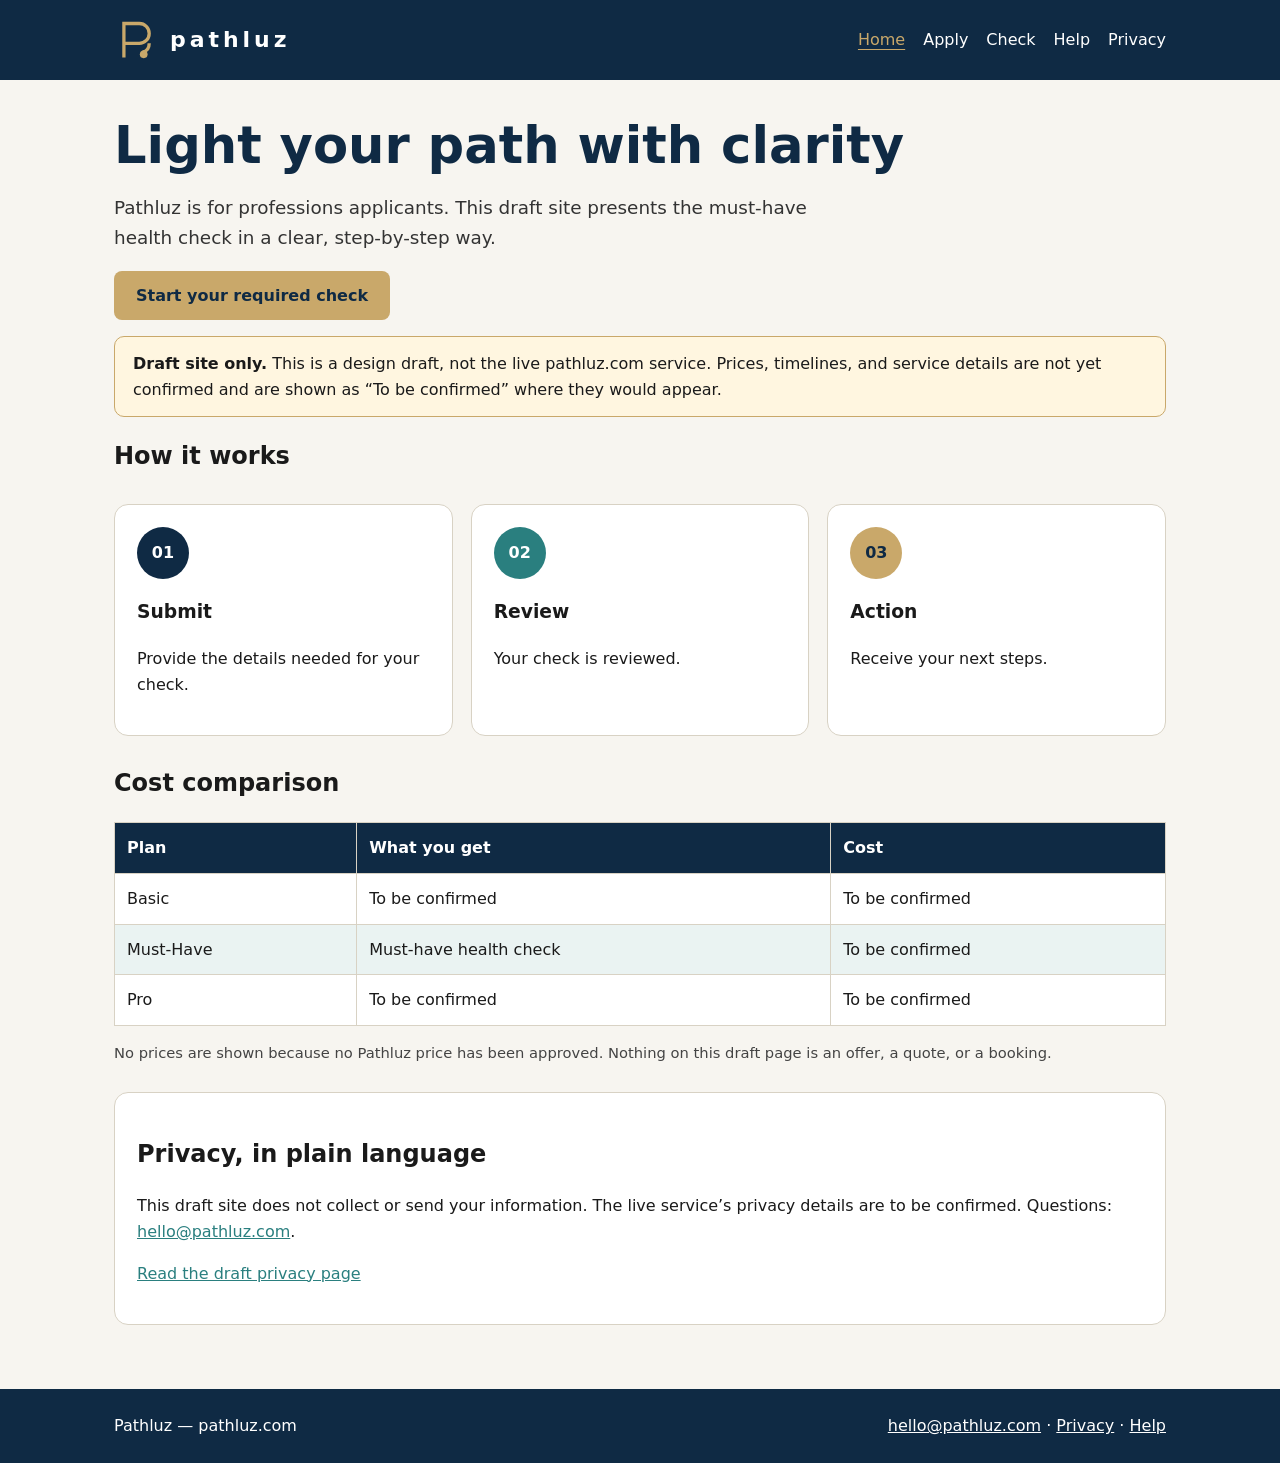
==== index.html @ 18793fee "Add files via upload" ====
<!doctype html>
<html lang="en">
<head>
<meta charset="utf-8">
<meta name="viewport" content="width=device-width, initial-scale=1">
<title>Pathluz — Light your path with clarity</title>
<link rel="stylesheet" href="style.css">
</head>
<body>
<header>
  <nav class="nav" aria-label="Main navigation">
    <a class="logo" href="index.html" aria-label="Pathluz home">
      <svg viewBox="0 0 80 80" role="img" aria-label="Pathluz P logo"><path d="M18 72 V10 H46 a18 18 0 0 1 0 36 H18" fill="none" stroke="#C9A86A" stroke-width="6"/><path d="M64 46 q0 14 -12 16" fill="none" stroke="#C9A86A" stroke-width="6"/><circle cx="54" cy="66" r="7" fill="#C9A86A"/></svg>
      <span>pathluz</span>
    </a>
    <div class="nav-links">
      <a href="index.html" aria-current="page">Home</a>
      <a href="apply.html">Apply</a>
      <a href="check.html">Check</a>
      <a href="help.html">Help</a>
      <a href="privacy.html">Privacy</a>
    </div>
  </nav>
</header>
<main>
  <section class="hero">
    <h1>Light your path with clarity</h1>
    <p class="lead">Pathluz is for professions applicants. This draft site presents the must-have health check in a clear, step-by-step way.</p>
    <p><a class="btn" href="check.html">Start your required check</a></p>
    <p class="note"><strong>Draft site only.</strong> This is a design draft, not the live pathluz.com service. Prices, timelines, and service details are not yet confirmed and are shown as “To be confirmed” where they would appear.</p>
  </section>

  <h2>How it works</h2>
  <section class="grid" aria-label="Three steps">
    <article class="card"><div class="step-num">01</div><h3>Submit</h3><p>Provide the details needed for your check.</p></article>
    <article class="card"><div class="step-num teal">02</div><h3>Review</h3><p>Your check is reviewed.</p></article>
    <article class="card"><div class="step-num gold">03</div><h3>Action</h3><p>Receive your next steps.</p></article>
  </section>

  <h2>Cost comparison</h2>
  <table>
    <thead><tr><th>Plan</th><th>What you get</th><th>Cost</th></tr></thead>
    <tbody>
      <tr><td>Basic</td><td>To be confirmed</td><td>To be confirmed</td></tr>
      <tr class="highlight"><td>Must-Have</td><td>Must-have health check</td><td>To be confirmed</td></tr>
      <tr><td>Pro</td><td>To be confirmed</td><td>To be confirmed</td></tr>
    </tbody>
  </table>
  <p class="small">No prices are shown because no Pathluz price has been approved. Nothing on this draft page is an offer, a quote, or a booking.</p>

  <section class="card" style="margin-top:28px">
    <h2>Privacy, in plain language</h2>
    <p>This draft site does not collect or send your information. The live service’s privacy details are to be confirmed. Questions: <a href="mailto:hello@pathluz.com">hello@pathluz.com</a>.</p>
    <p><a href="privacy.html">Read the draft privacy page</a></p>
  </section>
</main>
<footer><div class="footer-inner"><span>Pathluz — pathluz.com</span><span><a href="mailto:hello@pathluz.com">hello@pathluz.com</a> · <a href="privacy.html">Privacy</a> · <a href="help.html">Help</a></span></div></footer>
</body>
</html>
---- style.css ----
:root{
  --navy:#0F2A44;
  --teal:#2A7F7F;
  --paper:#F7F5F0;
  --gold:#C9A86A;
  --ink:#1A1A1A;
  --white:#FFFFFF;
  --line:#D8D2C4;
}
*{box-sizing:border-box}
body{margin:0;background:var(--paper);color:var(--ink);font-family:Inter,system-ui,-apple-system,"Segoe UI",Arial,sans-serif;line-height:1.6}
a{color:var(--teal)}
header{background:var(--navy);color:#fff}
.nav{max-width:1100px;margin:0 auto;padding:18px 24px;display:flex;align-items:center;gap:28px;flex-wrap:wrap}
.logo{display:flex;align-items:center;gap:12px;color:#fff;text-decoration:none;font-weight:700;letter-spacing:.08em}
.logo svg{width:44px;height:44px;flex:0 0 auto}
.logo span{font-size:22px;letter-spacing:.18em}
.nav-links{margin-left:auto;display:flex;gap:18px;flex-wrap:wrap}
.nav-links a{color:#fff;text-decoration:none;font-weight:500}
.nav-links a[aria-current="page"]{color:var(--gold);text-decoration:underline;text-underline-offset:4px}
main{max-width:1100px;margin:0 auto;padding:36px 24px 64px}
.hero h1{font-size:clamp(2rem,5vw,3.2rem);line-height:1.15;margin:0 0 12px;color:var(--navy)}
.lead{font-size:1.15rem;color:#333;max-width:720px}
.btn{display:inline-block;background:var(--gold);color:var(--navy);padding:12px 22px;border-radius:8px;text-decoration:none;font-weight:700;border:0;cursor:pointer}
.btn-secondary{display:inline-block;background:var(--navy);color:#fff;padding:12px 22px;border-radius:8px;text-decoration:none;font-weight:700}
.card{background:var(--white);border:1px solid var(--line);border-radius:14px;padding:22px}
.grid{display:grid;grid-template-columns:repeat(auto-fit,minmax(240px,1fr));gap:18px;margin:28px 0}
.step-num{width:52px;height:52px;border-radius:50%;background:var(--navy);color:#fff;display:grid;place-items:center;font-weight:700}
.step-num.teal{background:var(--teal)}
.step-num.gold{background:var(--gold);color:var(--navy)}
table{width:100%;border-collapse:collapse;background:var(--white)}
th,td{border:1px solid var(--line);padding:12px;text-align:left;vertical-align:top}
thead th{background:var(--navy);color:#fff}
tr.highlight td{background:#EAF3F2}
.note{background:#FFF6E0;border:1px solid var(--gold);border-radius:10px;padding:14px 18px}
label{display:block;font-weight:600;margin:14px 0 4px}
input,textarea,select{width:100%;padding:11px;border:1px solid var(--line);border-radius:8px;font:inherit;background:#fff}
footer{background:var(--navy);color:#fff}
.footer-inner{max-width:1100px;margin:0 auto;padding:24px;display:flex;gap:18px;flex-wrap:wrap;justify-content:space-between}
.footer-inner a{color:#fff}
.small{font-size:.92rem;color:#444}
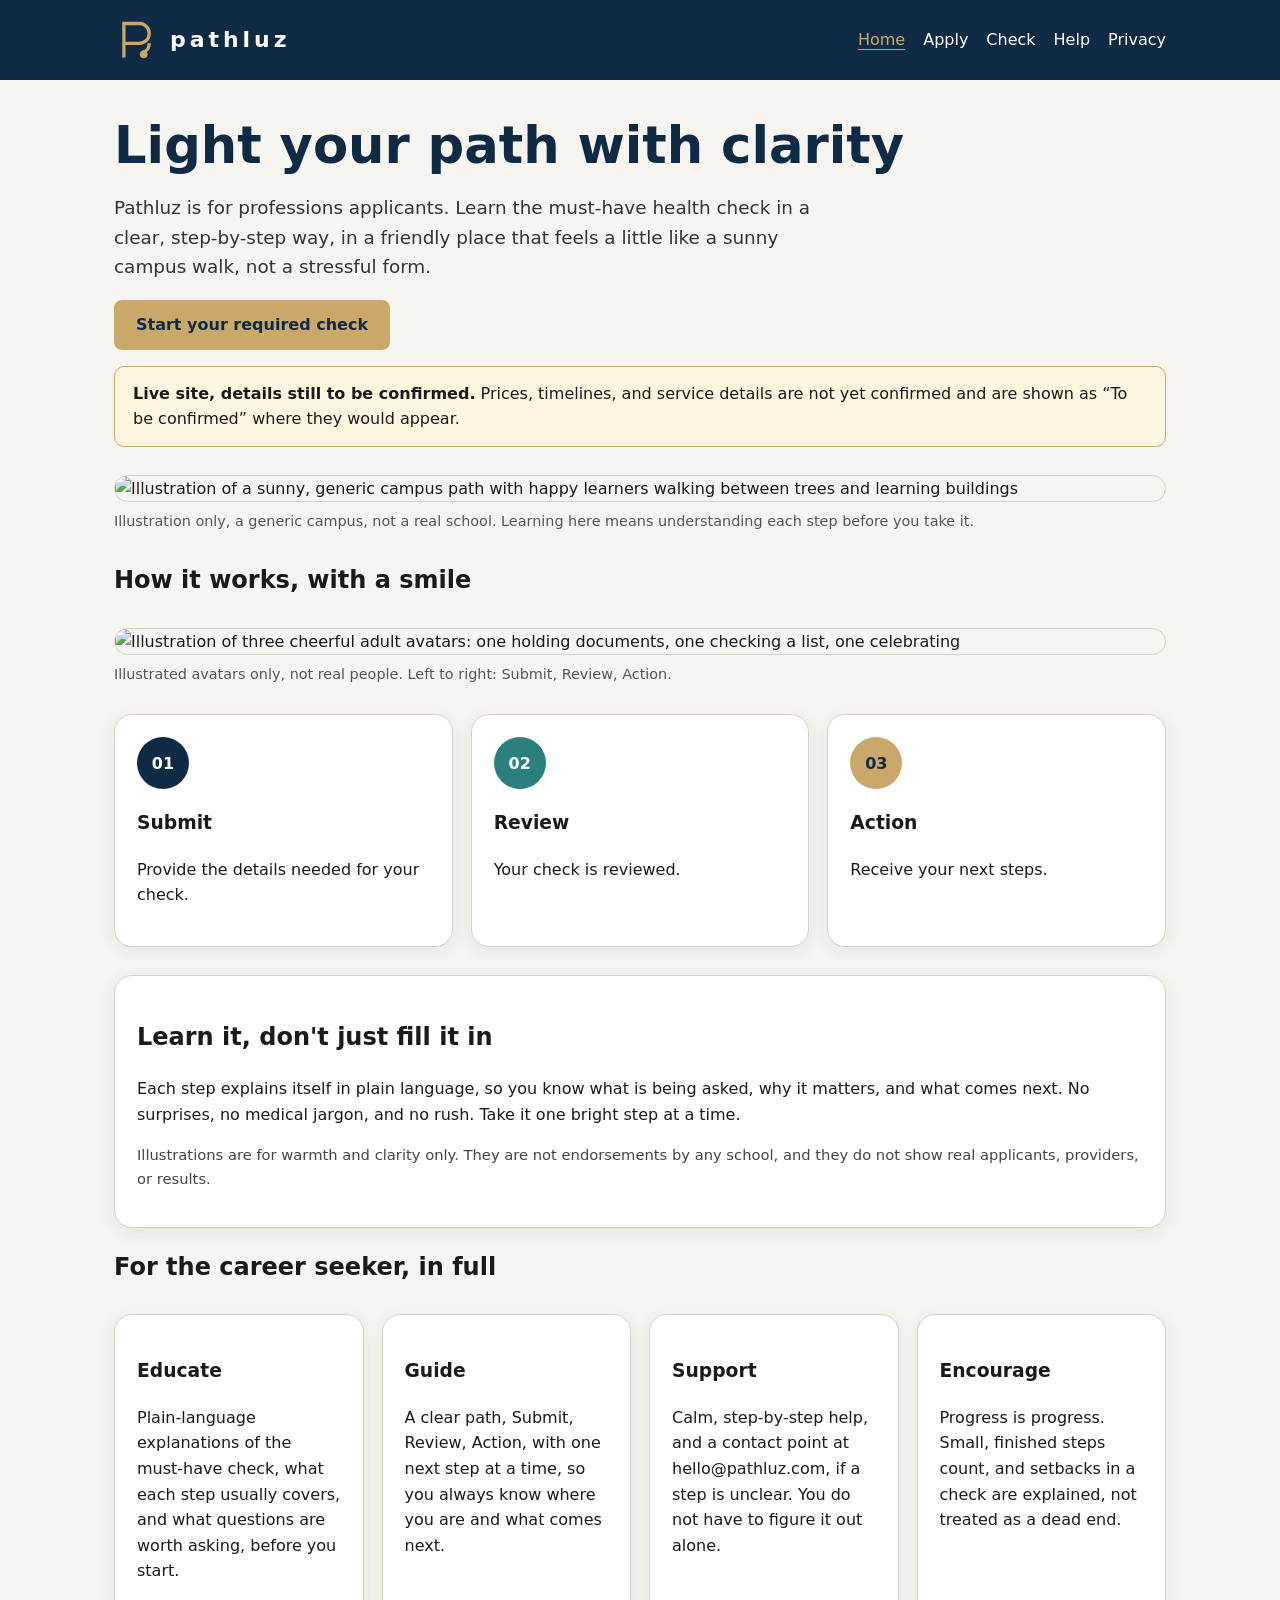
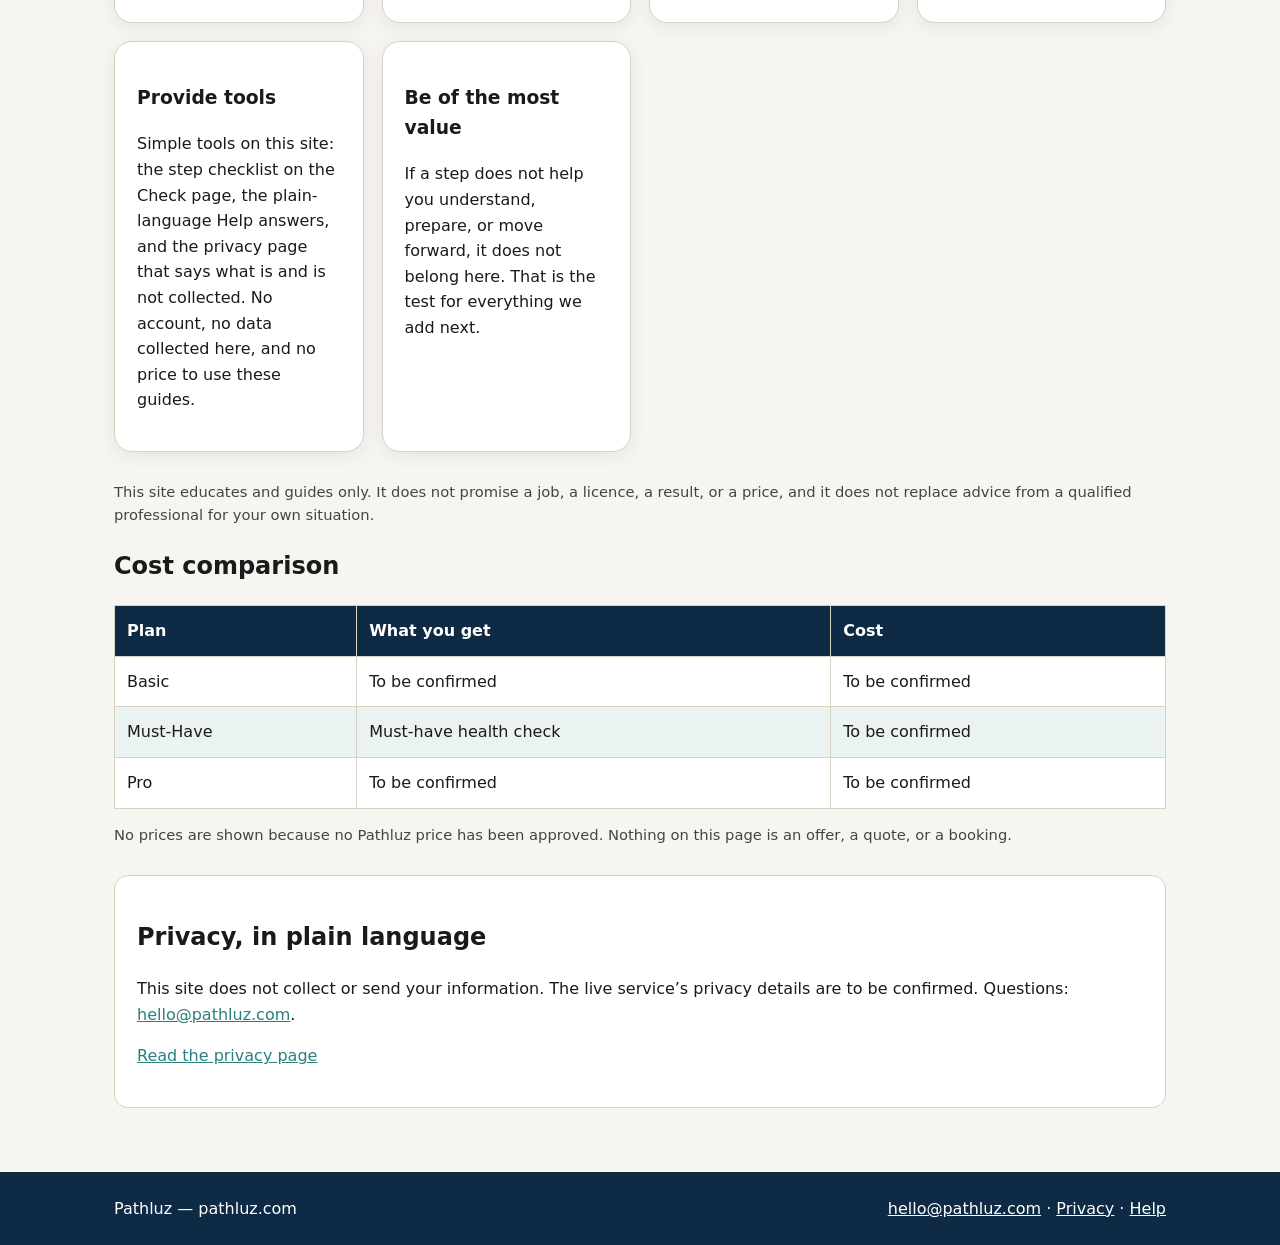
==== commit 34b8f8da: "Publish updated Pathluz home page and styles" ====
--- a/index.html
+++ b/index.html
@@ -25,17 +25,43 @@
 <main>
   <section class="hero">
     <h1>Light your path with clarity</h1>
-    <p class="lead">Pathluz is for professions applicants. This draft site presents the must-have health check in a clear, step-by-step way.</p>
+    <p class="lead">Pathluz is for professions applicants. Learn the must-have health check in a clear, step-by-step way, in a friendly place that feels a little like a sunny campus walk, not a stressful form.</p>
     <p><a class="btn" href="check.html">Start your required check</a></p>
-    <p class="note"><strong>Draft site only.</strong> This is a design draft, not the live pathluz.com service. Prices, timelines, and service details are not yet confirmed and are shown as “To be confirmed” where they would appear.</p>
+    <p class="note"><strong>Live site, details still to be confirmed.</strong> Prices, timelines, and service details are not yet confirmed and are shown as “To be confirmed” where they would appear.</p>
   </section>
 
-  <h2>How it works</h2>
+  <figure class="banner">
+    <img src="images/media-generation-pathluz-campus-joy-0-deaf81b9-7b1c-4e42-9fec-6103fa87d1a2.webp" alt="Illustration of a sunny, generic campus path with happy learners walking between trees and learning buildings">
+    <figcaption>Illustration only, a generic campus, not a real school. Learning here means understanding each step before you take it.</figcaption>
+  </figure>
+
+  <h2>How it works, with a smile</h2>
+  <figure class="banner">
+    <img src="images/media-generation-pathluz-adult-avatars-steps-0-719380e4-b00b-4fab-817e-efd26be6285a.webp" alt="Illustration of three cheerful adult avatars: one holding documents, one checking a list, one celebrating">
+    <figcaption>Illustrated avatars only, not real people. Left to right: Submit, Review, Action.</figcaption>
+  </figure>
   <section class="grid" aria-label="Three steps">
-    <article class="card"><div class="step-num">01</div><h3>Submit</h3><p>Provide the details needed for your check.</p></article>
-    <article class="card"><div class="step-num teal">02</div><h3>Review</h3><p>Your check is reviewed.</p></article>
-    <article class="card"><div class="step-num gold">03</div><h3>Action</h3><p>Receive your next steps.</p></article>
+    <article class="card joy"><div class="step-num">01</div><h3>Submit</h3><p>Provide the details needed for your check.</p></article>
+    <article class="card joy"><div class="step-num teal">02</div><h3>Review</h3><p>Your check is reviewed.</p></article>
+    <article class="card joy"><div class="step-num gold">03</div><h3>Action</h3><p>Receive your next steps.</p></article>
   </section>
+
+  <section class="card joy" style="margin-top:28px">
+    <h2>Learn it, don't just fill it in</h2>
+    <p>Each step explains itself in plain language, so you know what is being asked, why it matters, and what comes next. No surprises, no medical jargon, and no rush. Take it one bright step at a time.</p>
+    <p class="small">Illustrations are for warmth and clarity only. They are not endorsements by any school, and they do not show real applicants, providers, or results.</p>
+  </section>
+
+  <h2>For the career seeker, in full</h2>
+  <section class="grid" aria-label="How Pathluz helps career seekers">
+    <article class="card joy"><h3>Educate</h3><p>Plain-language explanations of the must-have check, what each step usually covers, and what questions are worth asking, before you start.</p></article>
+    <article class="card joy"><h3>Guide</h3><p>A clear path, Submit, Review, Action, with one next step at a time, so you always know where you are and what comes next.</p></article>
+    <article class="card joy"><h3>Support</h3><p>Calm, step-by-step help, and a contact point at hello@pathluz.com, if a step is unclear. You do not have to figure it out alone.</p></article>
+    <article class="card joy"><h3>Encourage</h3><p>Progress is progress. Small, finished steps count, and setbacks in a check are explained, not treated as a dead end.</p></article>
+    <article class="card joy"><h3>Provide tools</h3><p>Simple tools on this site: the step checklist on the Check page, the plain-language Help answers, and the privacy page that says what is and is not collected. No account, no data collected here, and no price to use these guides.</p></article>
+    <article class="card joy"><h3>Be of the most value</h3><p>If a step does not help you understand, prepare, or move forward, it does not belong here. That is the test for everything we add next.</p></article>
+  </section>
+  <p class="small">This site educates and guides only. It does not promise a job, a licence, a result, or a price, and it does not replace advice from a qualified professional for your own situation.</p>
 
   <h2>Cost comparison</h2>
   <table>
@@ -46,12 +72,12 @@
       <tr><td>Pro</td><td>To be confirmed</td><td>To be confirmed</td></tr>
     </tbody>
   </table>
-  <p class="small">No prices are shown because no Pathluz price has been approved. Nothing on this draft page is an offer, a quote, or a booking.</p>
+  <p class="small">No prices are shown because no Pathluz price has been approved. Nothing on this page is an offer, a quote, or a booking.</p>
 
   <section class="card" style="margin-top:28px">
     <h2>Privacy, in plain language</h2>
-    <p>This draft site does not collect or send your information. The live service’s privacy details are to be confirmed. Questions: <a href="mailto:hello@pathluz.com">hello@pathluz.com</a>.</p>
-    <p><a href="privacy.html">Read the draft privacy page</a></p>
+    <p>This site does not collect or send your information. The live service’s privacy details are to be confirmed. Questions: <a href="mailto:hello@pathluz.com">hello@pathluz.com</a>.</p>
+    <p><a href="privacy.html">Read the privacy page</a></p>
   </section>
 </main>
 <footer><div class="footer-inner"><span>Pathluz — pathluz.com</span><span><a href="mailto:hello@pathluz.com">hello@pathluz.com</a> · <a href="privacy.html">Privacy</a> · <a href="help.html">Help</a></span></div></footer>
--- a/style.css
+++ b/style.css
@@ -39,3 +39,7 @@
 .footer-inner{max-width:1100px;margin:0 auto;padding:24px;display:flex;gap:18px;flex-wrap:wrap;justify-content:space-between}
 .footer-inner a{color:#fff}
 .small{font-size:.92rem;color:#444}
+.banner{margin:28px 0}
+.banner img{width:100%;height:auto;border-radius:18px;border:1px solid var(--line);display:block}
+.banner figcaption{font-size:.9rem;color:#555;margin-top:8px}
+.card.joy{border-radius:18px;box-shadow:0 4px 18px rgba(15,42,68,.08)}
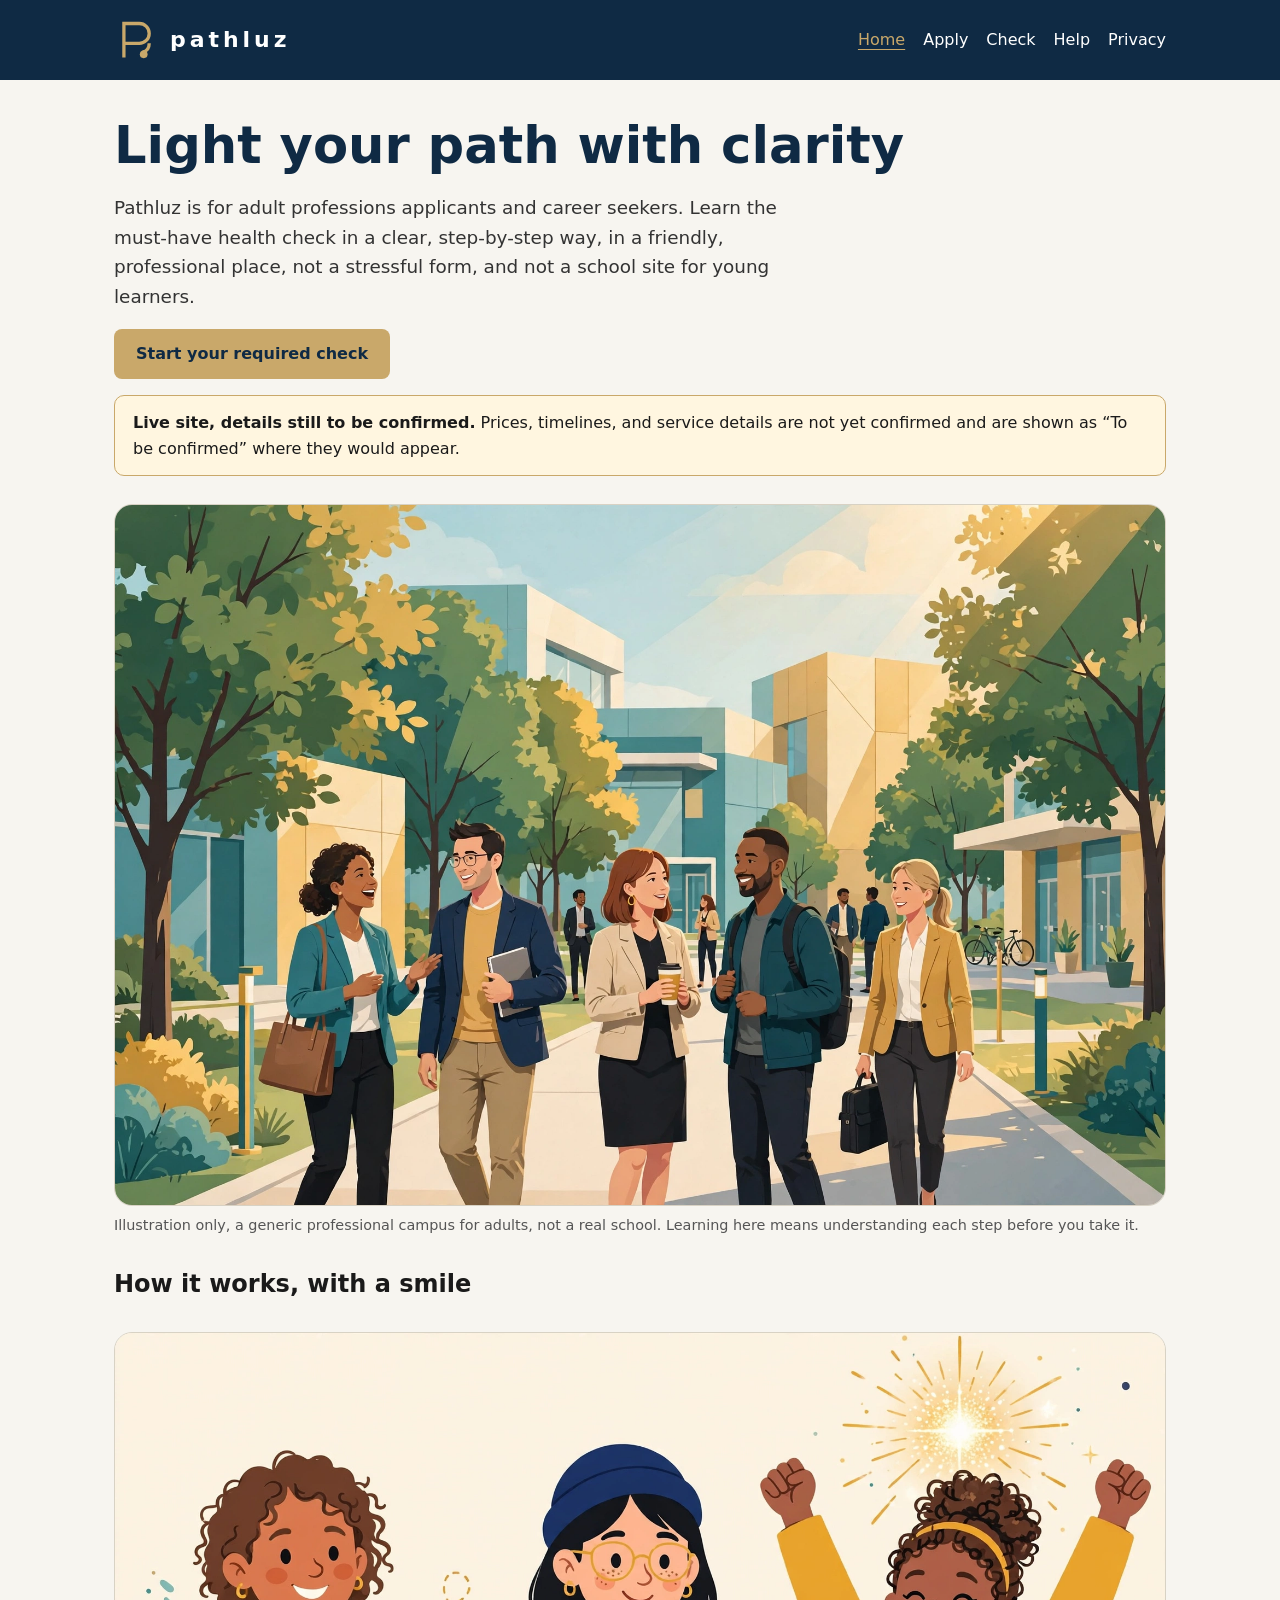
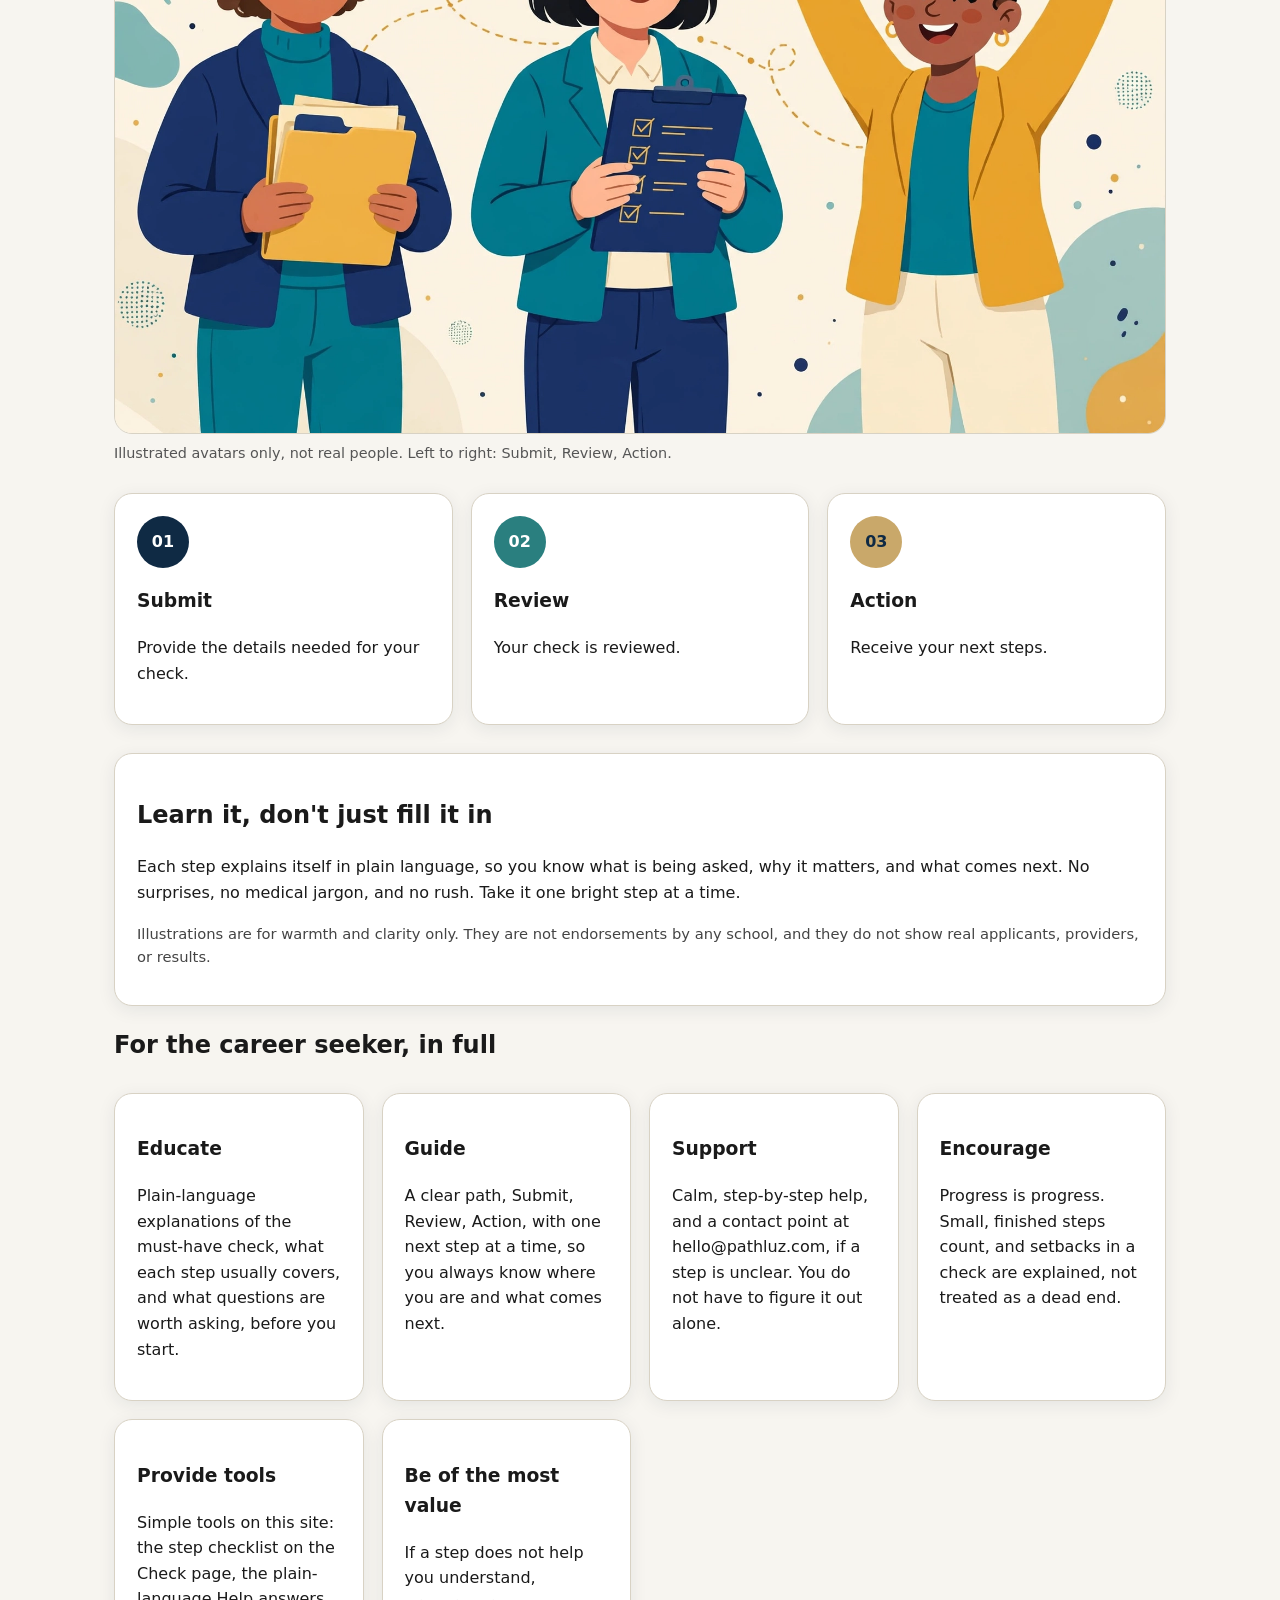
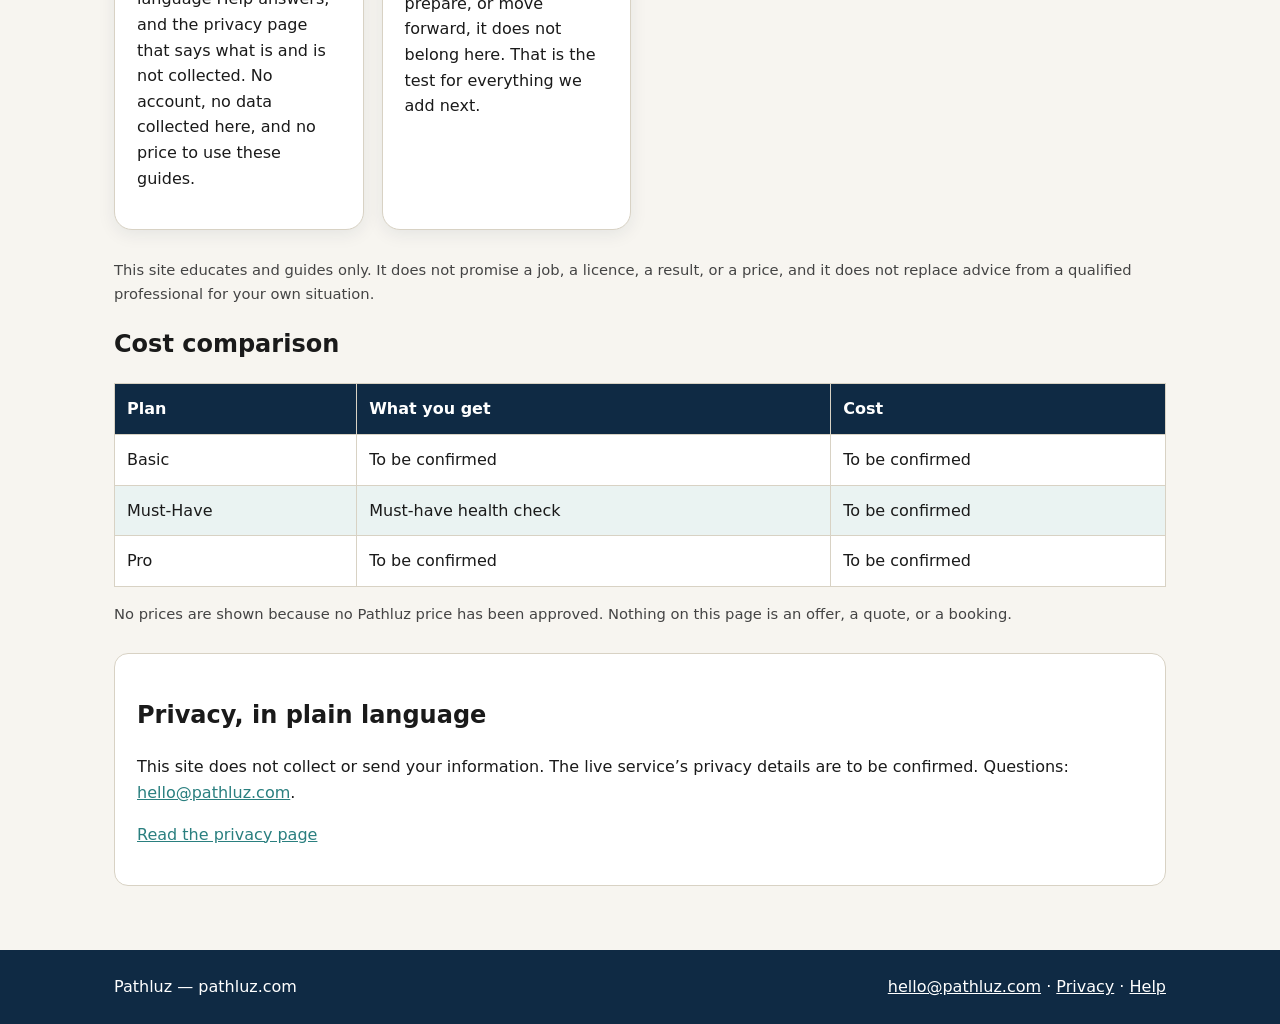
==== commit 5180bead: "Publish adult career seeker home page" ====
--- a/index.html
+++ b/index.html
@@ -25,14 +25,14 @@
 <main>
   <section class="hero">
     <h1>Light your path with clarity</h1>
-    <p class="lead">Pathluz is for professions applicants. Learn the must-have health check in a clear, step-by-step way, in a friendly place that feels a little like a sunny campus walk, not a stressful form.</p>
+    <p class="lead">Pathluz is for adult professions applicants and career seekers. Learn the must-have health check in a clear, step-by-step way, in a friendly, professional place, not a stressful form, and not a school site for young learners.</p>
     <p><a class="btn" href="check.html">Start your required check</a></p>
     <p class="note"><strong>Live site, details still to be confirmed.</strong> Prices, timelines, and service details are not yet confirmed and are shown as “To be confirmed” where they would appear.</p>
   </section>
 
   <figure class="banner">
-    <img src="images/media-generation-pathluz-campus-joy-0-deaf81b9-7b1c-4e42-9fec-6103fa87d1a2.webp" alt="Illustration of a sunny, generic campus path with happy learners walking between trees and learning buildings">
-    <figcaption>Illustration only, a generic campus, not a real school. Learning here means understanding each step before you take it.</figcaption>
+    <img src="images/media-generation-pathluz-adult-campus-0-a46a7dd9-ff68-4538-95b2-4a1202ef1dcc.webp" alt="Illustration of a sunny, generic professional campus path with happy adult career seekers walking between trees and professional buildings">
+    <figcaption>Illustration only, a generic professional campus for adults, not a real school. Learning here means understanding each step before you take it.</figcaption>
   </figure>
 
   <h2>How it works, with a smile</h2>
